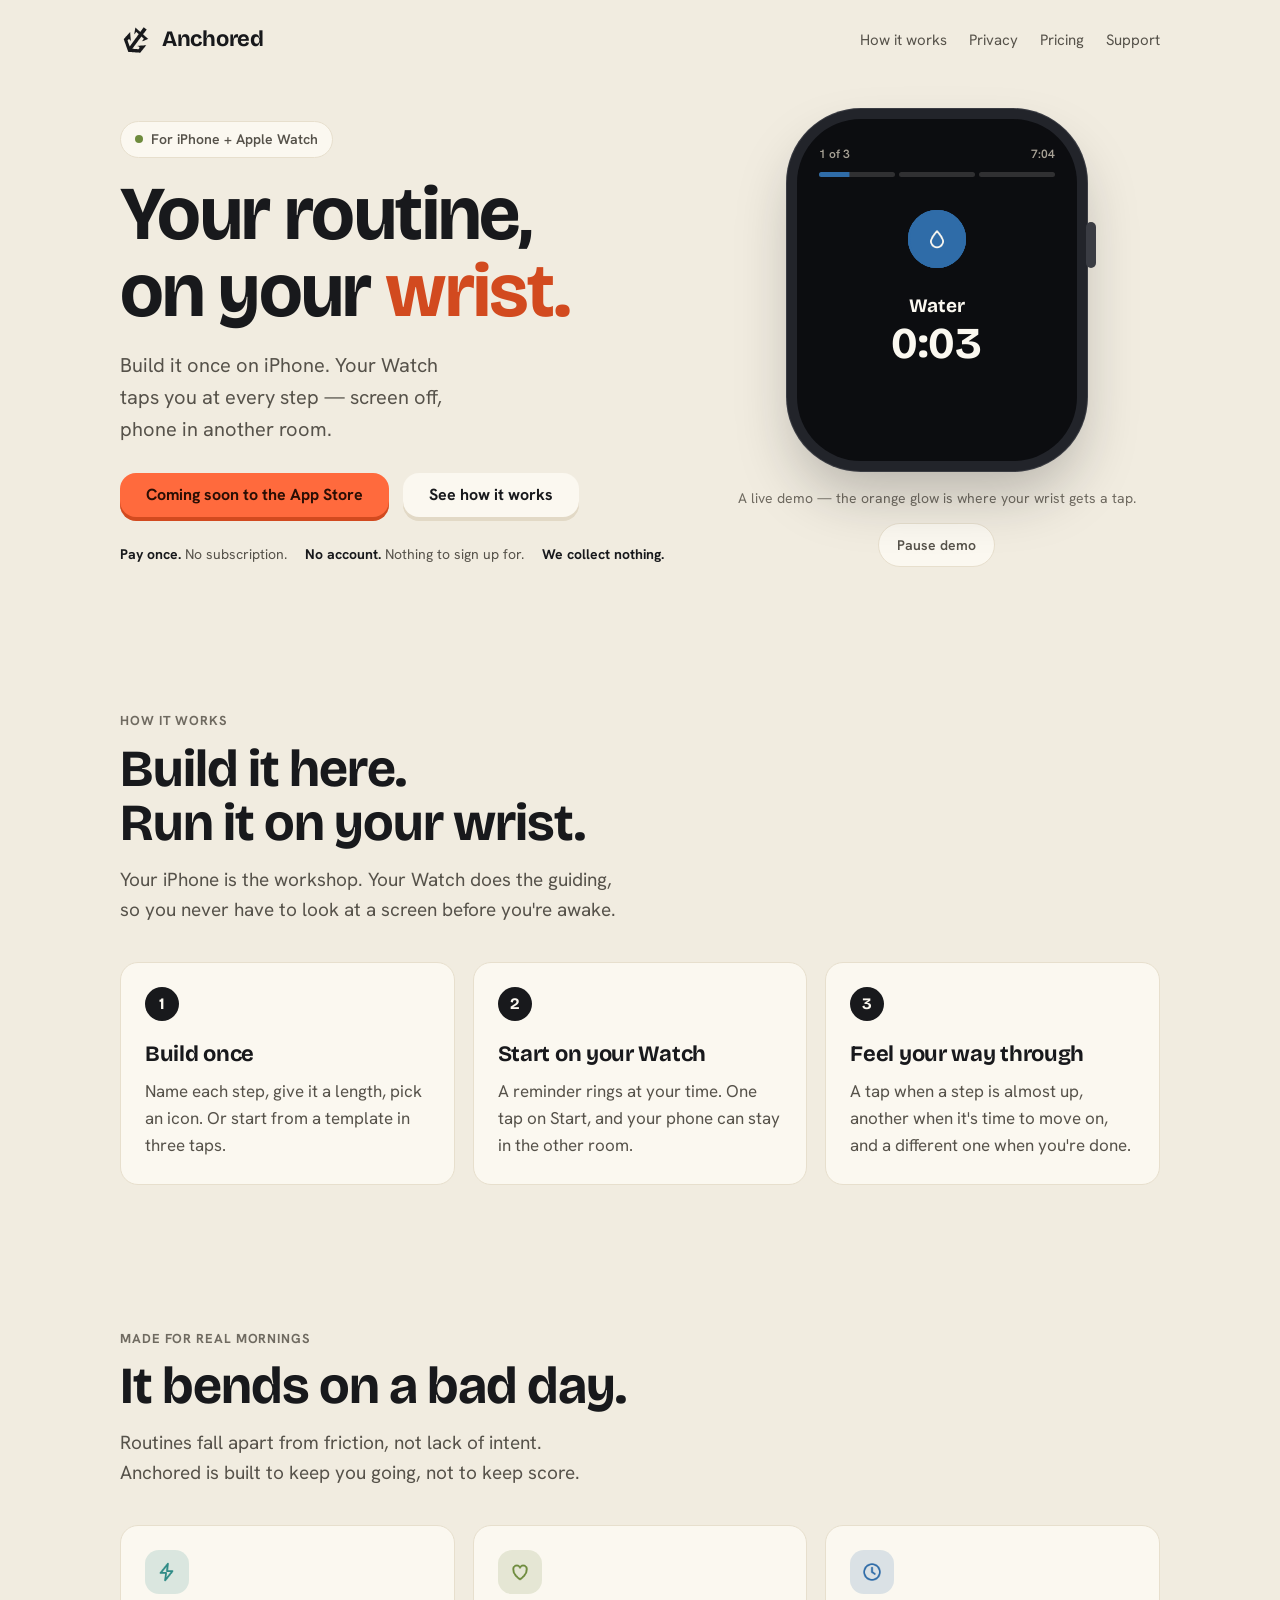
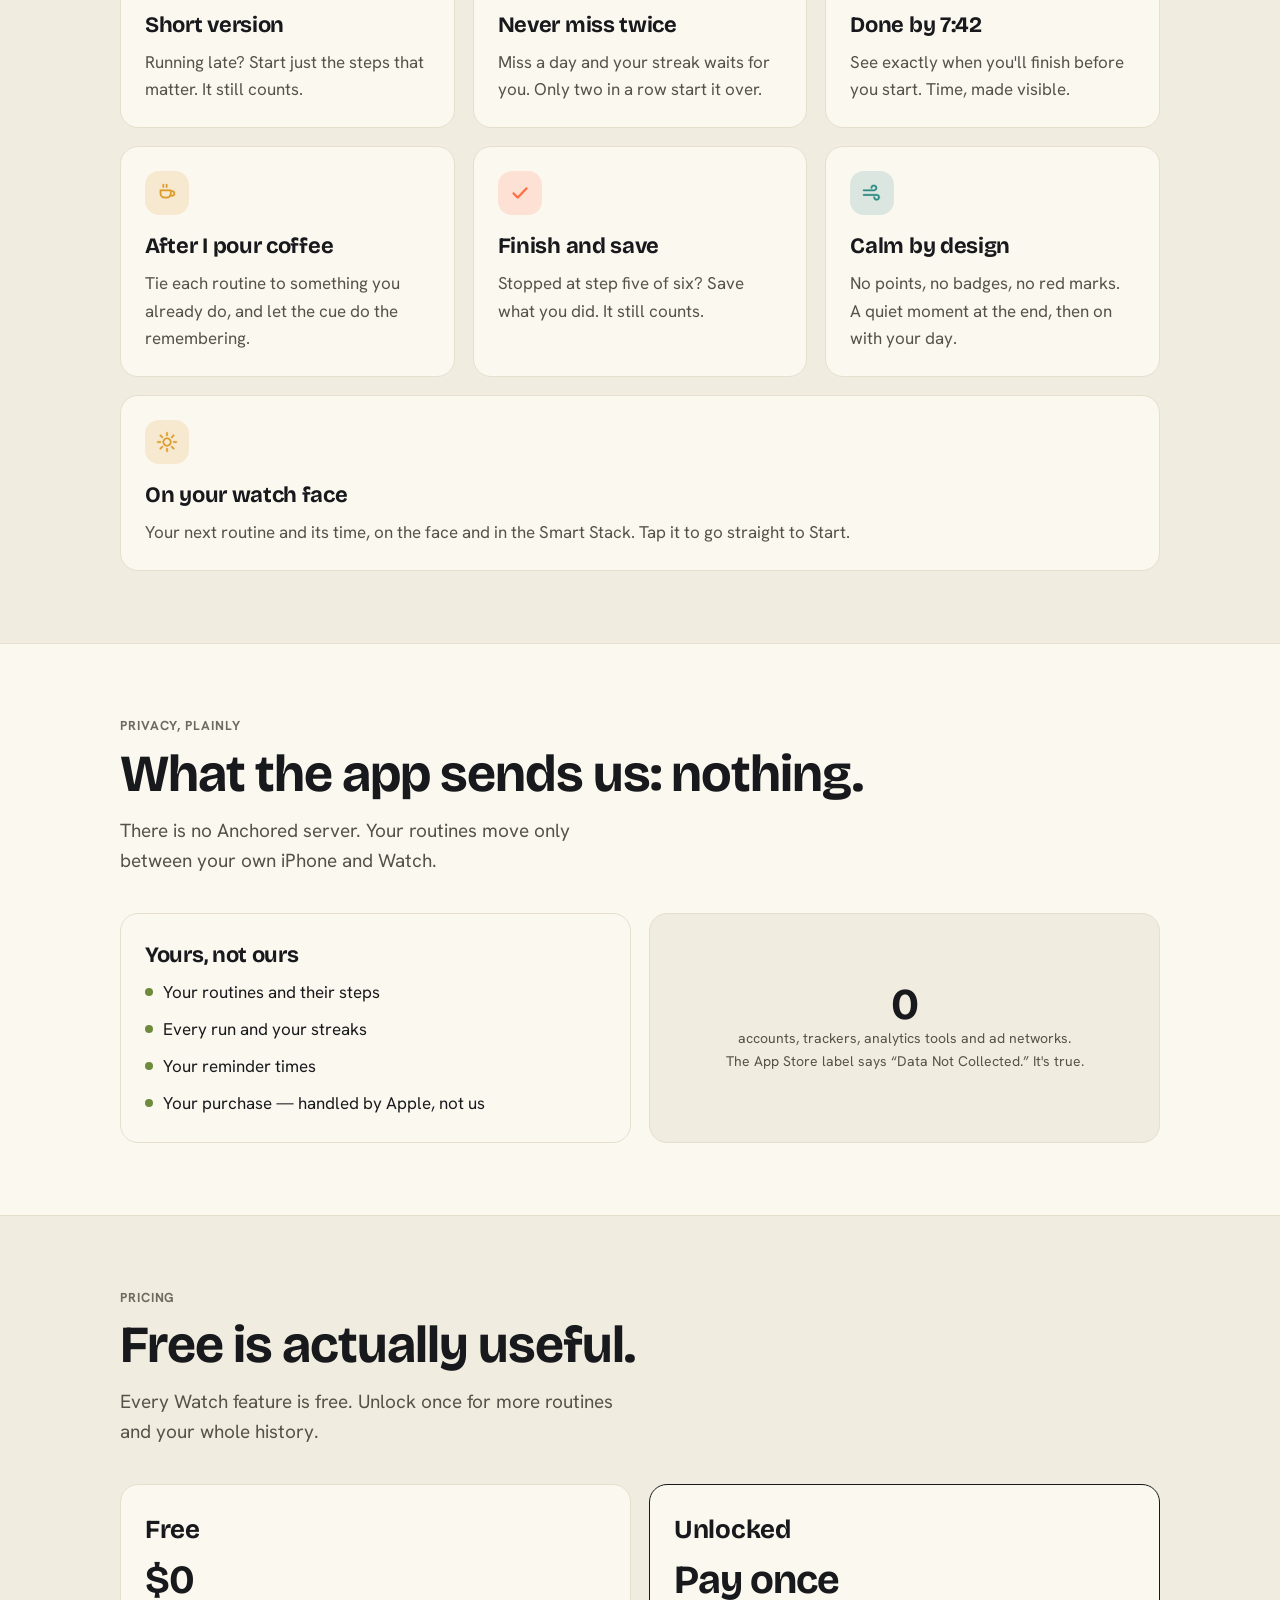
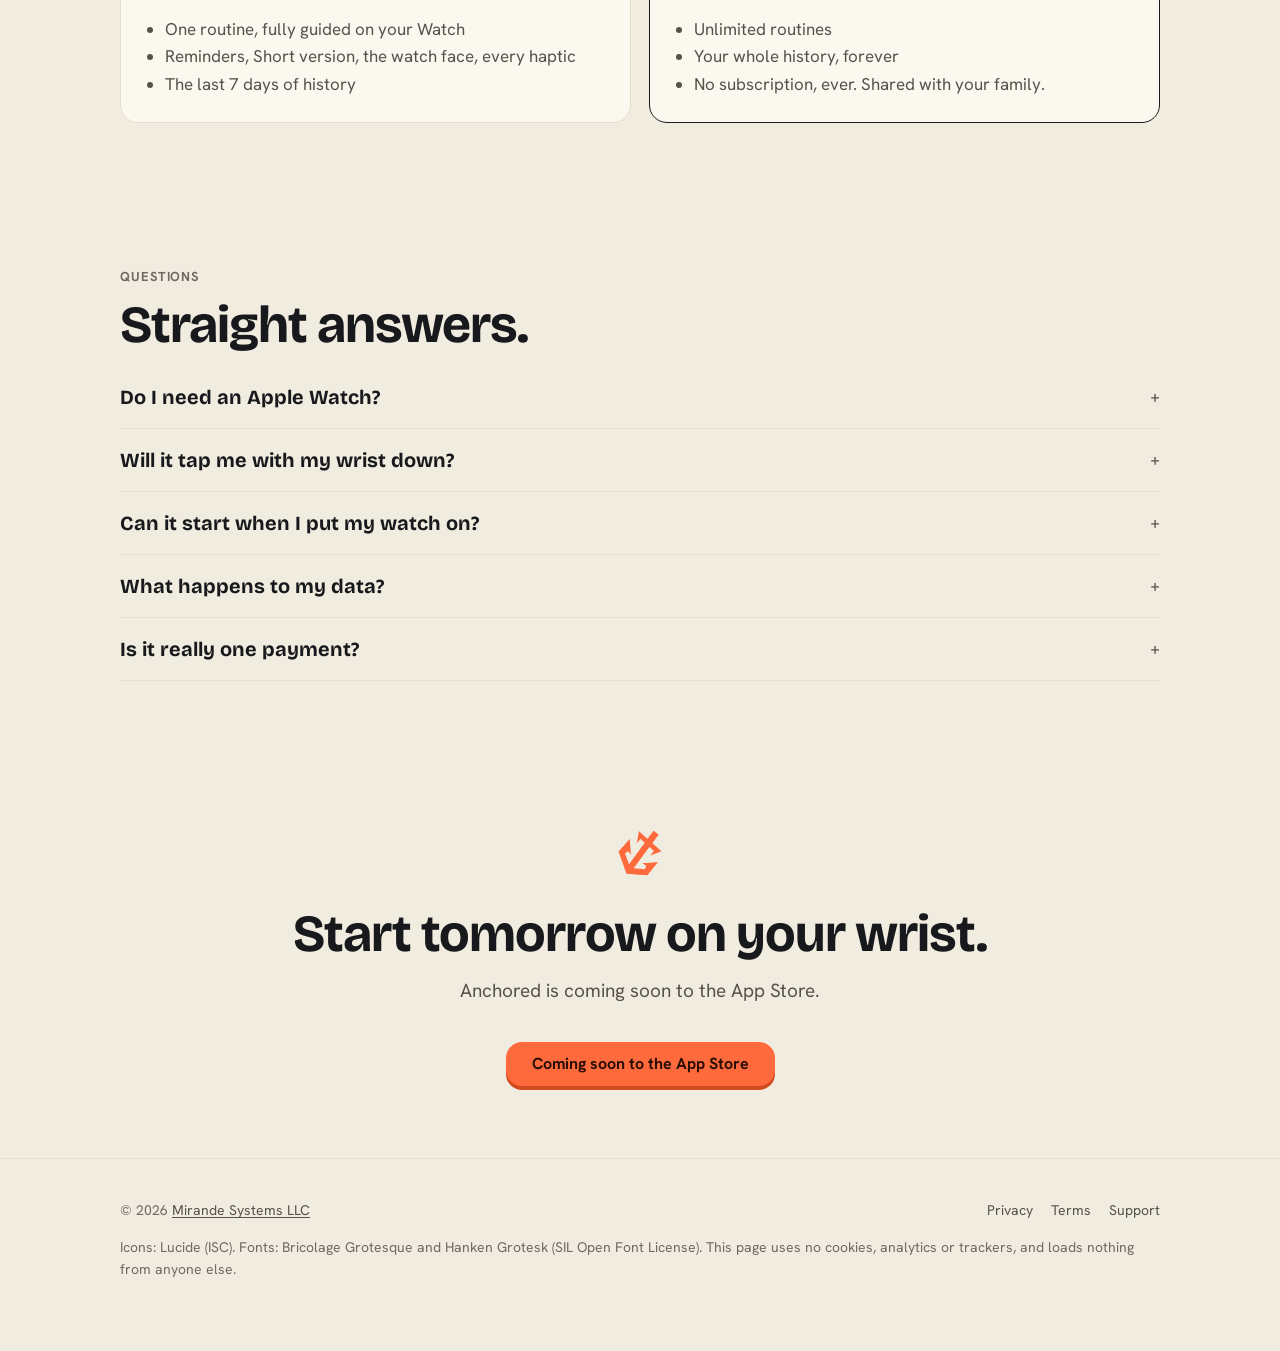
==== anchored/index.html @ 85769a6e "Add Anchored pages at /anchored (landing, privacy, support, terms) Copied from the Anchored app repo" ====
<!DOCTYPE html>
<html lang="en">
<head>
<meta charset="utf-8">
<meta name="viewport" content="width=device-width, initial-scale=1">
<title>Anchored — Your routine, on your wrist</title>
<meta name="description" content="Build a routine once on iPhone. Your Apple Watch taps you through every step — screen off, phone in another room. Pay once. The app collects nothing.">
<meta name="theme-color" content="#F1ECE0">
<link rel="canonical" href="https://www.mirandesystems.com/anchored/">
<link rel="icon" href="/anchored/assets/favicon.svg" type="image/svg+xml">
<link rel="stylesheet" href="/anchored/style.css">
</head>
<body>

<div class="wrap">
  <nav class="nav" aria-label="Main">
    <a class="brand" href="/anchored/"><i class="mark" aria-hidden="true"></i><span>Anchored</span></a>
    <div class="links">
      <a href="#how">How it works</a>
      <a href="#privacy">Privacy</a>
      <a href="#pricing">Pricing</a>
      <a href="/anchored/support">Support</a>
    </div>
  </nav>
</div>

<main>
<div class="wrap">
  <header class="hero">
    <div>
      <span class="pill"><i class="dot" aria-hidden="true"></i>For iPhone + Apple Watch</span>
      <h1>Your routine,<br>on your <em>wrist.</em></h1>
      <p class="lede">Build it once on iPhone. Your Watch taps you at every step — screen off, phone in another room.</p>
      <div class="cta-row">
        <span class="ledge" aria-disabled="true">Coming soon to the App Store</span>
        <a class="ledge quiet" href="#how">See how it works</a>
      </div>
      <div class="trust">
        <span><b>Pay once.</b> No subscription.</span>
        <span><b>No account.</b> Nothing to sign up for.</span>
        <span><b>We collect nothing.</b></span>
      </div>
    </div>

    <div class="watch-stage">
      <div class="watch" id="watch" role="img" aria-label="Anchored running on an Apple Watch: a step called Stretch counts down, then the routine finishes with the word Anchored.">
        <i class="crown" aria-hidden="true"></i>
        <div class="tap" id="tap" aria-hidden="true"></div>
        <div aria-hidden="true">
          <div class="w-top"><span id="w-count">1 of 3</span><span id="w-clock">7:04</span></div>
          <div class="w-bar" id="w-bar"><i></i><i></i><i></i></div>
          <div class="w-anim">
            <i class="w-ring"></i><i class="w-ring two"></i>
            <div class="w-core"><i class="glyph" id="w-glyph" style="--src:url('/anchored/assets/icons/droplet.png')"></i></div>
          </div>
          <div class="w-name" id="w-name">Water</div>
          <div class="w-time" id="w-time">0:05</div>
          <div class="w-next" id="w-next"></div>
          <div class="w-done" id="w-done">
            <i class="ripple"></i>
            <div class="disc"><i class="glyph" style="--src:url('/anchored/assets/icons/check.png')"></i></div>
            <strong>Anchored.</strong>
            <span>All 3 steps · 12 min</span>
          </div>
        </div>
      </div>
      <p class="demo-caption" id="demo-caption">A live demo — the orange glow is where your wrist gets a tap.</p>
      <button type="button" class="demo-toggle" id="demo-toggle">Pause demo</button>
    </div>
  </header>
</div>

<section id="how">
  <div class="wrap">
    <div class="eyebrow">How it works</div>
    <h2 class="reveal">Build it here.<br>Run it on your wrist.</h2>
    <p class="section-lede reveal">Your iPhone is the workshop. Your Watch does the guiding, so you never have to look at a screen before you're awake.</p>
    <div class="steps">
      <div class="card reveal"><h3>Build once</h3><p>Name each step, give it a length, pick an icon. Or start from a template in three taps.</p></div>
      <div class="card reveal"><h3>Start on your Watch</h3><p>A reminder rings at your time. One tap on Start, and your phone can stay in the other room.</p></div>
      <div class="card reveal"><h3>Feel your way through</h3><p>A tap when a step is almost up, another when it's time to move on, and a different one when you're done.</p></div>
    </div>
  </div>
</section>

<section>
  <div class="wrap">
    <div class="eyebrow">Made for real mornings</div>
    <h2 class="reveal">It bends on a bad day.</h2>
    <p class="section-lede reveal">Routines fall apart from friction, not lack of intent. Anchored is built to keep you going, not to keep score.</p>
    <div class="features">
      <div class="card feature reveal" style="--c: var(--teal)"><div class="tile"><i class="glyph" style="--src:url('/anchored/assets/icons/bolt.png')"></i></div><h3>Short version</h3><p>Running late? Start just the steps that matter. It still counts.</p></div>
      <div class="card feature reveal" style="--c: var(--olive)"><div class="tile"><i class="glyph" style="--src:url('/anchored/assets/icons/heart.png')"></i></div><h3>Never miss twice</h3><p>Miss a day and your streak waits for you. Only two in a row start it over.</p></div>
      <div class="card feature reveal" style="--c: var(--marine)"><div class="tile"><i class="glyph" style="--src:url('/anchored/assets/icons/clock.png')"></i></div><h3>Done by 7:42</h3><p>See exactly when you'll finish before you start. Time, made visible.</p></div>
      <div class="card feature reveal" style="--c: var(--amber)"><div class="tile"><i class="glyph" style="--src:url('/anchored/assets/icons/coffee.png')"></i></div><h3>After I pour coffee</h3><p>Tie each routine to something you already do, and let the cue do the remembering.</p></div>
      <div class="card feature reveal" style="--c: var(--spark)"><div class="tile"><i class="glyph" style="--src:url('/anchored/assets/icons/check.png')"></i></div><h3>Finish and save</h3><p>Stopped at step five of six? Save what you did. It still counts.</p></div>
      <div class="card feature reveal" style="--c: var(--teal)"><div class="tile"><i class="glyph" style="--src:url('/anchored/assets/icons/wind.png')"></i></div><h3>Calm by design</h3><p>No points, no badges, no red marks. A quiet moment at the end, then on with your day.</p></div>
      <div class="card feature reveal" style="--c: var(--amber)"><div class="tile"><i class="glyph" style="--src:url('/anchored/assets/icons/sun.png')"></i></div><h3>On your watch face</h3><p>Your next routine and its time, on the face and in the Smart Stack. Tap it to go straight to Start.</p></div>
    </div>
  </div>
</section>

<section id="privacy" class="band">
  <div class="wrap">
    <div class="eyebrow">Privacy, plainly</div>
    <h2 class="reveal">What the app sends us: nothing.</h2>
    <p class="section-lede reveal">There is no Anchored server. Your routines move only between your own iPhone and Watch.</p>
    <div class="privacy">
      <div class="card reveal">
        <h3>Yours, not ours</h3>
        <ul>
          <li>Your routines and their steps</li>
          <li>Every run and your streaks</li>
          <li>Your reminder times</li>
          <li>Your purchase — handled by Apple, not us</li>
        </ul>
      </div>
      <div class="card empty reveal">
        <div><strong>0</strong><p class="small">accounts, trackers, analytics tools and ad networks.<br>The App Store label says “Data Not Collected.” It's true.</p></div>
      </div>
    </div>
  </div>
</section>

<section id="pricing">
  <div class="wrap">
    <div class="eyebrow">Pricing</div>
    <h2 class="reveal">Free is actually useful.</h2>
    <p class="section-lede reveal">Every Watch feature is free. Unlock once for more routines and your whole history.</p>
    <div class="pricing">
      <div class="card price-card reveal">
        <h3>Free</h3>
        <div class="big">$0</div>
        <ul>
          <li>One routine, fully guided on your Watch</li>
          <li>Reminders, Short version, the watch face, every haptic</li>
          <li>The last 7 days of history</li>
        </ul>
      </div>
      <div class="card price-card pro reveal">
        <h3>Unlocked</h3>
        <div class="big">Pay once</div>
        <ul>
          <li>Unlimited routines</li>
          <li>Your whole history, forever</li>
          <li>No subscription, ever. Shared with your family.</li>
        </ul>
      </div>
    </div>
  </div>
</section>

<section class="faq">
  <div class="wrap">
    <div class="eyebrow">Questions</div>
    <h2 class="reveal">Straight answers.</h2>
    <details><summary>Do I need an Apple Watch?</summary><p>Yes. You build routines on iPhone (iOS 17.6 or later) and run them on an Apple Watch (watchOS 10.6 or later). Without a Watch, routines can't be run.</p></details>
    <details><summary>Will it tap me with my wrist down?</summary><p>Yes. While a routine runs, Anchored stays active for up to an hour so taps come through with the screen off. If you press the Digital Crown or switch apps, the remaining step changes arrive as notifications instead.</p></details>
    <details><summary>Can it start when I put my watch on?</summary><p>watchOS doesn't let any app know when you put your watch on. Instead, a reminder rings at your time and opens straight to your routine — one tap on Start.</p></details>
    <details><summary>What happens to my data?</summary><p>It stays on your iPhone and Watch. It moves with your iPhone backup, and deleting the app deletes it from your devices. Read the <a href="/anchored/privacy">privacy policy</a>.</p></details>
    <details><summary>Is it really one payment?</summary><p>Yes. One in-app purchase unlocks unlimited routines and history for good, on every iPhone signed in to your Apple Account. With Family Sharing, your family gets it too.</p></details>
  </div>
</section>

<section class="final">
  <div class="wrap">
    <i class="mark" aria-hidden="true"></i>
    <h2 class="reveal">Start tomorrow on your wrist.</h2>
    <p class="section-lede reveal" style="margin-inline:auto">Anchored is coming soon to the App Store.</p>
    <span class="ledge" aria-disabled="true">Coming soon to the App Store</span>
  </div>
</section>
</main>

<footer>
  <div class="wrap">
    <div class="row">
      <span class="grow">© 2026 <a href="/">Mirande Systems LLC</a></span>
      <a href="/anchored/privacy">Privacy</a>
      <a href="/anchored/terms">Terms</a>
      <a href="/anchored/support">Support</a>
    </div>
    <p>Icons: Lucide (ISC). Fonts: Bricolage Grotesque and Hanken Grotesk (SIL Open Font License). This page uses no cookies, analytics or trackers, and loads nothing from anyone else.</p>
  </div>
</footer>

<script>
document.documentElement.classList.add("js");
/* The live Watch demo: three short steps, a tap at each change, then the finish. */
(function () {
  var reduce = window.matchMedia("(prefers-reduced-motion: reduce)").matches;
  var steps = [
    { name: "Water", icon: "droplet", c: "#2F6CA8", secs: 5 },
    { name: "Stretch", icon: "sun", c: "#2E8B86", secs: 6 },
    { name: "Breathe", icon: "wind", c: "#6E8B3D", secs: 5 }
  ];
  var el = function (id) { return document.getElementById(id); };
  var watch = el("watch"), bars = el("w-bar").children, toggle = el("demo-toggle");
  var i = 0, left = steps[0].secs, doneTicks = 0, timer = null;

  function tap() {
    if (reduce) return;
    var t = el("tap"); t.classList.remove("go"); void t.offsetWidth; t.classList.add("go");
  }
  function render() {
    var s = steps[i];
    watch.style.setProperty("--c", s.c);
    el("w-count").textContent = (i + 1) + " of " + steps.length;
    el("w-name").textContent = s.name;
    el("w-glyph").style.setProperty("--src", "url('/anchored/assets/icons/" + s.icon + ".png')");
    el("w-time").textContent = "0:" + String(left).padStart(2, "0");
    el("w-next").textContent = (left <= 2 && steps[i + 1]) ? "Up next: " + steps[i + 1].name : "";
    for (var b = 0; b < bars.length; b++) {
      bars[b].className = b < i ? "done" : (b === i ? "now" : "");
      bars[b].style.setProperty("--c", steps[b].c);
    }
    bars[i].style.setProperty("--p", String(1 - left / s.secs));
  }
  /* The finish screen stays for four ticks, so pausing holds it too. */
  function finish() {
    watch.style.setProperty("--c", "#6E8B3D");
    el("w-done").classList.add("show");
    doneTicks = 4;
    tap();
  }
  function tick() {
    if (doneTicks > 0) {
      doneTicks -= 1;
      if (doneTicks === 0) { el("w-done").classList.remove("show"); i = 0; left = steps[0].secs; render(); }
      return;
    }
    left -= 1;
    if (left < 0) {
      if (i === steps.length - 1) { finish(); return; }
      i += 1; left = steps[i].secs; tap();
    }
    render();
  }
  function play() {
    timer = setInterval(tick, 1000);
    watch.classList.remove("paused");
    toggle.textContent = "Pause demo";
    if (reduce) el("demo-caption").textContent = "Reduce Motion is on, so the demo runs without the glow.";
  }
  function pause() {
    clearInterval(timer); timer = null;
    watch.classList.add("paused");
    toggle.textContent = "Play demo";
  }
  toggle.addEventListener("click", function () { if (timer) { pause(); } else { play(); } });

  if (reduce) {
    /* Reduce Motion: one still frame of Stretch (as the label says), no ticking. */
    i = 1; left = 4;
    render();
    pause();
    el("demo-caption").textContent = "A still frame, because Reduce Motion is on. Press Play demo to run it.";
  } else {
    render();
    play();
  }

  /* Gentle reveal as sections scroll in (skipped entirely with Reduce Motion). */
  var items = document.querySelectorAll(".reveal");
  if (reduce || !("IntersectionObserver" in window)) {
    items.forEach(function (n) { n.classList.add("in"); });
  } else {
    var io = new IntersectionObserver(function (entries) {
      entries.forEach(function (e) { if (e.isIntersecting) { e.target.classList.add("in"); io.unobserve(e.target); } });
    }, { threshold: 0.15 });
    items.forEach(function (n) { io.observe(n); });
  }
})();
</script>
</body>
</html>
---- anchored/style.css ----
/* Anchored — landing page. Self-hosted fonts, no third-party anything. */

@font-face {
  font-family: "Bricolage Grotesque";
  src: url("assets/fonts/BricolageGrotesque.ttf") format("truetype");
  font-weight: 200 800;
  font-display: swap;
}
@font-face {
  font-family: "Hanken Grotesk";
  src: url("assets/fonts/HankenGrotesk.ttf") format("truetype");
  font-weight: 100 900;
  font-display: swap;
}

:root {
  --paper: #F1ECE0;
  --surface: #FBF8F0;
  --ink: #18191C;
  --spark: #FF6A3D;
  --spark-shadow: #D24A1F;
  --spark-ink: #2A0E04;
  --paper-shelf: #E2D9C6;
  --text-2: #56524A;
  --text-3: #6F6A60;
  --hairline: #E7DFCD;
  --watch: #0C0D10;
  --watch-surface: #1A1C21;
  --faint: #A8A296;
  --marine: #2F6CA8;
  --teal: #2E8B86;
  --olive: #6E8B3D;
  --amber: #DD9B2A;

  --display: "Bricolage Grotesque", ui-sans-serif, system-ui, sans-serif;
  --ui: "Hanken Grotesk", ui-sans-serif, system-ui, sans-serif;

  --r-tile: 14px;
  --r-button: 16px;
  --r-card: 18px;
  --r-panel: 24px;

  --spring: cubic-bezier(.34, 1.56, .64, 1);
  --settle: cubic-bezier(.3, 1.3, .45, 1);
}

* { box-sizing: border-box; }
html { scroll-behavior: smooth; }
body {
  margin: 0;
  background: var(--paper);
  color: var(--ink);
  font-family: var(--ui);
  font-size: 17px;
  line-height: 1.6;
  -webkit-font-smoothing: antialiased;
}
img { display: block; max-width: 100%; }
a { color: inherit; }
.wrap { max-width: 1080px; margin: 0 auto; padding: 0 20px; }

/* ── Mark (the anchor, recolored with a mask) ─────────────────────────── */
.mark {
  display: inline-block;
  width: 32px; height: 32px;
  background: currentColor;
  -webkit-mask: url("assets/anchor.svg") center / contain no-repeat;
          mask: url("assets/anchor.svg") center / contain no-repeat;
}
.glyph {
  display: inline-block;
  width: 22px; height: 22px;
  background: currentColor;
  -webkit-mask: var(--src) center / contain no-repeat;
          mask: var(--src) center / contain no-repeat;
}

/* ── Nav ──────────────────────────────────────────────────────────────── */
.nav { display: flex; align-items: center; gap: 12px; padding: 22px 0; }
.nav .brand { display: flex; align-items: center; gap: 10px; text-decoration: none; }
.nav .brand span { font-family: var(--display); font-weight: 700; font-size: 22px; letter-spacing: -.3px; }
.nav .links { margin-left: auto; display: flex; gap: 22px; font-size: 15px; }
.nav .links a { text-decoration: none; color: var(--text-2); }
.nav .links a:hover { color: var(--ink); }

/* ── Ledge buttons (same idea as the app's DepthButton) ───────────────── */
.ledge {
  display: inline-flex; align-items: center; gap: 10px;
  padding: 14px 26px;
  border: 0; border-radius: var(--r-button);
  font: 700 16px/1 var(--ui);
  color: var(--spark-ink); background: var(--spark);
  box-shadow: 0 4px 0 var(--spark-shadow);
  text-decoration: none; cursor: pointer;
  transition: transform .08s ease-out, box-shadow .08s ease-out;
}
.ledge:active { transform: translateY(3px); box-shadow: 0 1px 0 var(--spark-shadow); }
.ledge.quiet { color: var(--ink); background: var(--surface); box-shadow: 0 4px 0 var(--paper-shelf); }
.ledge.quiet:active { box-shadow: 0 1px 0 var(--paper-shelf); }
.ledge[aria-disabled="true"] { cursor: default; }

/* ── Hero ─────────────────────────────────────────────────────────────── */
.hero { display: grid; grid-template-columns: 1.1fr .9fr; gap: 48px; align-items: center; padding: 40px 0 72px; }
.pill {
  display: inline-flex; align-items: center; gap: 8px;
  padding: 6px 14px; border-radius: 99px;
  background: var(--surface); border: 1.5px solid var(--hairline);
  font-size: 14px; font-weight: 600; color: var(--text-2);
}
.pill .dot { width: 8px; height: 8px; border-radius: 50%; background: var(--olive); }
h1, h2, h3 { font-family: var(--display); margin: 0; }
h1 { font-size: clamp(44px, 6.4vw, 76px); line-height: 1.02; letter-spacing: -1.6px; margin: 18px 0 18px; }
h1 em { font-style: normal; color: var(--spark-shadow); } /* 3.76:1 on paper, passes for large text */
.lede { font-size: 20px; color: var(--text-2); max-width: 30ch; margin: 0 0 28px; }
.cta-row { display: flex; flex-wrap: wrap; gap: 14px; align-items: center; }
.small { font-size: 14px; color: var(--text-3); }
.trust { display: flex; flex-wrap: wrap; gap: 18px; margin-top: 26px; font-size: 14px; color: var(--text-2); }
.trust b { color: var(--ink); }

/* ── The live Watch demo ──────────────────────────────────────────────── */
.watch-stage { display: grid; place-items: center; }
.watch {
  position: relative;
  width: 280px; aspect-ratio: 41 / 50;
  border-radius: 64px;
  background: var(--watch);
  box-shadow: 0 0 0 10px #22242a, 0 0 0 11px #3a3c43, 0 30px 60px rgba(24,25,28,.28);
  padding: 26px 22px 22px;
  color: var(--surface);
}
.watch .crown {
  position: absolute; right: -19px; top: 30%;
  width: 10px; height: 46px; border-radius: 6px; background: #3a3c43;
}
.w-top { display: flex; justify-content: space-between; font-size: 12px; color: var(--faint); font-weight: 600; }
.w-bar { display: flex; gap: 4px; margin-top: 8px; height: 5px; }
.w-bar i { flex: 1; border-radius: 3px; background: rgba(251,248,240,.15); overflow: hidden; position: relative; }
.w-bar i.done { background: var(--c, var(--marine)); }
.w-bar i.now::after {
  content: ""; position: absolute; inset: 0; background: var(--c, var(--marine));
  transform-origin: left; transform: scaleX(var(--p, 0));
}
.w-anim { position: relative; height: 104px; display: grid; place-items: center; margin-top: 10px; }
.w-core {
  width: 58px; height: 58px; border-radius: 50%;
  background: var(--c, var(--marine));
  display: grid; place-items: center; color: var(--surface);
}
.w-ring {
  position: absolute; width: 58px; height: 58px; border-radius: 50%;
  border: 2px solid var(--c, var(--marine));
}
/* The pulse runs only with the script, so the Pause button can stop it. */
.js .w-core { animation: core 1.5s ease-in-out infinite alternate; }
.js .w-ring { animation: ring 1.5s ease-out infinite; }
.js .w-ring.two { animation-delay: .75s; }
.watch.paused .w-core, .watch.paused .w-ring { animation-play-state: paused; }
.w-name { text-align: center; font: 700 19px/1.2 var(--display); margin-top: 4px; min-height: 23px; }
.w-time { text-align: center; font: 700 44px/1 var(--display); font-variant-numeric: tabular-nums; margin-top: 4px; }
.w-next { text-align: center; font-size: 12px; font-weight: 600; color: var(--faint); margin-top: 8px; min-height: 18px; }
.w-done {
  position: absolute; inset: 0; display: grid; place-items: center; align-content: center; gap: 10px;
  border-radius: 64px; /* same as .watch, which no longer clips */
  background: var(--watch); opacity: 0; pointer-events: none; transition: opacity .3s ease;
}
.w-done.show { opacity: 1; }
.w-done .disc {
  width: 64px; height: 64px; border-radius: 50%; background: var(--c, var(--olive));
  display: grid; place-items: center; color: var(--surface);
  transform: translateY(-18px) scale(.8); opacity: 0;
}
.w-done.show .disc { animation: drop .6s var(--spring) forwards; }
.w-done .ripple {
  position: absolute; width: 64px; height: 64px; border-radius: 50%;
  border: 2px solid var(--c, var(--olive)); opacity: 0; top: calc(50% - 50px);
}
.w-done.show .ripple { animation: ripple 1s ease-out .25s forwards; }
.w-done strong { font: 700 22px/1 var(--display); opacity: 0; transform: translateY(8px); }
.w-done.show strong { animation: rise .5s var(--settle) .35s forwards; }
.w-done span { font-size: 12px; color: var(--faint); opacity: 0; }
.w-done.show span { animation: rise .5s var(--settle) .5s forwards; }
.tap {
  position: absolute; inset: -14px; border-radius: 76px; pointer-events: none;
  box-shadow: 0 0 0 0 rgba(255,106,61,.55);
}
.tap.go { animation: tap .7s ease-out; }
.demo-caption { display: none; margin-top: 26px; text-align: center; font-size: 14px; color: var(--text-3); }
.js .demo-caption { display: block; } /* it describes the moving demo, so only with the script */
.demo-toggle {
  display: none; /* shown only when the script runs */
  align-items: center; justify-content: center;
  min-height: 44px; padding: 0 18px;
  border: 1.5px solid var(--hairline); border-radius: 99px;
  background: var(--surface); color: var(--text-2);
  font: 600 14px/1 var(--ui); cursor: pointer;
}
.js .demo-toggle { display: inline-flex; }
.demo-toggle:hover { color: var(--ink); }
.demo-toggle:focus-visible { outline: 2px solid var(--ink); outline-offset: 3px; }

@keyframes core { from { transform: scale(.72); opacity: .6; } to { transform: scale(1); opacity: 1; } }
@keyframes ring { from { transform: scale(.6); opacity: .6; } to { transform: scale(1.9); opacity: 0; } }
@keyframes drop { to { transform: translateY(0) scale(1); opacity: 1; } }
@keyframes ripple { from { transform: scale(.8); opacity: .5; } to { transform: scale(1.9); opacity: 0; } }
@keyframes rise { to { opacity: 1; transform: none; } }
@keyframes tap { from { box-shadow: 0 0 0 0 rgba(255,106,61,.55); } to { box-shadow: 0 0 0 26px rgba(255,106,61,0); } }

/* ── Sections ─────────────────────────────────────────────────────────── */
section { padding: 72px 0; }
.eyebrow { font-size: 13px; font-weight: 700; letter-spacing: .9px; text-transform: uppercase; color: var(--text-3); }
h2 { font-size: clamp(34px, 4.4vw, 52px); line-height: 1.05; letter-spacing: -1px; margin: 10px 0 14px; }
.section-lede { color: var(--text-2); font-size: 19px; max-width: 46ch; margin: 0 0 36px; }

.steps { display: grid; grid-template-columns: repeat(3, 1fr); gap: 18px; counter-reset: s; }
.card {
  background: var(--surface); border: 1.5px solid var(--hairline);
  border-radius: var(--r-card); padding: 24px;
}
.steps .card::before {
  counter-increment: s; content: counter(s);
  display: grid; place-items: center; width: 34px; height: 34px; border-radius: 50%;
  background: var(--ink); color: var(--surface); font: 700 16px/1 var(--display); margin-bottom: 16px;
}
.card h3 { font-size: 22px; letter-spacing: -.3px; margin-bottom: 6px; }
.card p { margin: 0; color: var(--text-2); }

.features { display: grid; grid-template-columns: repeat(3, 1fr); gap: 18px; }
/* A lone card on the last row spans it, so the grid never ends on one small card. */
.features > .card:last-child:nth-child(3n+1) { grid-column: 1 / -1; }
.feature .tile {
  width: 44px; height: 44px; border-radius: var(--r-tile);
  display: grid; place-items: center; margin-bottom: 14px;
  background: color-mix(in srgb, var(--c) 16%, transparent); color: var(--c);
}

.band { background: var(--surface); border-block: 1.5px solid var(--hairline); }
.privacy { display: grid; grid-template-columns: 1fr 1fr; gap: 18px; }
.privacy ul { list-style: none; margin: 0; padding: 0; display: grid; gap: 10px; }
.privacy li { display: flex; gap: 10px; align-items: baseline; }
.privacy li::before { content: ""; flex: none; width: 8px; height: 8px; border-radius: 50%; background: var(--olive); transform: translateY(-2px); }
.privacy .empty { display: grid; place-items: center; text-align: center; min-height: 220px; background: var(--paper); }
.privacy .empty strong { font: 700 44px/1 var(--display); letter-spacing: -1px; }

.pricing { display: grid; grid-template-columns: 1fr 1fr; gap: 18px; }
.price-card h3 { font-size: 26px; }
.price-card .big { font: 700 40px/1 var(--display); margin: 10px 0 16px; letter-spacing: -1px; }
.price-card ul { margin: 0; padding-left: 20px; color: var(--text-2); }
.price-card.pro { border-color: var(--ink); }

.faq details { border-bottom: 1.5px solid var(--hairline); padding: 18px 0; }
.faq summary { cursor: pointer; font: 700 20px/1.3 var(--display); list-style: none; display: flex; justify-content: space-between; gap: 16px; }
.faq summary::-webkit-details-marker { display: none; }
.faq summary::after { content: "+"; font-weight: 400; color: var(--text-3); transition: transform .3s var(--spring); }
.faq details[open] summary::after { transform: rotate(45deg); }
.faq p { color: var(--text-2); margin: 10px 0 0; max-width: 62ch; }

.final { text-align: center; }
.final .mark { width: 56px; height: 56px; color: var(--spark); }
.final h2 { margin-top: 18px; }

footer { padding: 40px 0 56px; border-top: 1.5px solid var(--hairline); font-size: 14px; color: var(--text-3); }
footer .row { display: flex; flex-wrap: wrap; gap: 18px; align-items: center; }
footer .row a { text-decoration: none; color: var(--text-2); }
footer .row .grow { flex: 1; }
footer .row .grow a { text-decoration: underline; text-underline-offset: 2px; }

/* ── Reveal on scroll (only when motion is welcome, and only with the script) */
.js .reveal { opacity: 0; transform: translateY(18px); transition: opacity .6s ease, transform .7s var(--settle); }
.js .reveal.in { opacity: 1; transform: none; }

/* ── Small screens ────────────────────────────────────────────────────── */
@media (max-width: 860px) {
  .hero { grid-template-columns: 1fr; padding-top: 12px; }
  .watch-stage { order: -1; }
  .steps, .features, .privacy, .pricing { grid-template-columns: 1fr; }
  .nav .links { display: none; }
  footer .row .grow { flex-basis: 100%; } /* the company name keeps one line; the links share the next */
}
@media (max-width: 380px) {
  .watch { width: 240px; }
}

/* ── Reduce Motion: every animation has a calm, still version ─────────── */
@media (prefers-reduced-motion: reduce) {
  html { scroll-behavior: auto; }
  .js .w-core, .js .w-ring { animation: none; }
  .w-ring { opacity: 0; }
  .w-done .disc, .w-done strong, .w-done span { animation: none !important; opacity: 1; transform: none; }
  .w-done .ripple { display: none; }
  .tap.go { animation: none; }
  .js .reveal { opacity: 1; transform: none; transition: none; }
  .ledge { transition: none; }
  .faq summary::after { transition: none; }
}
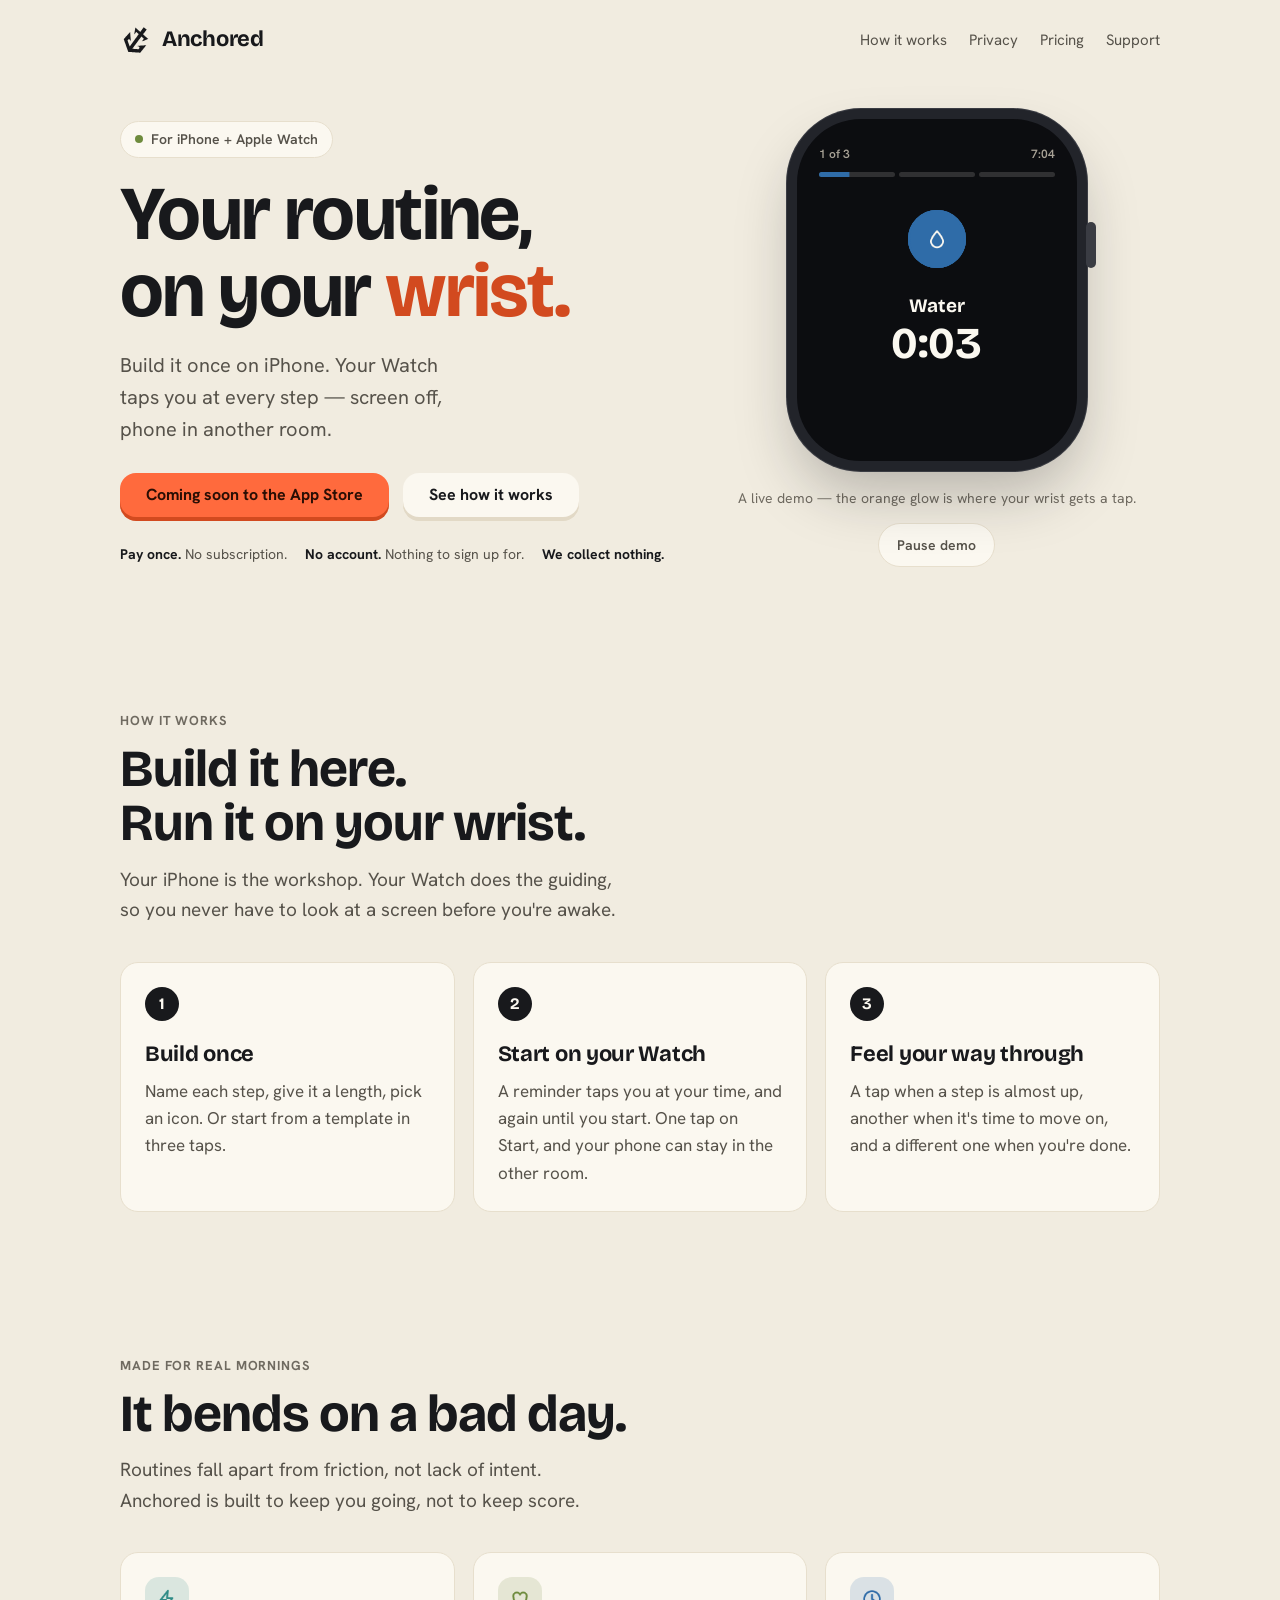
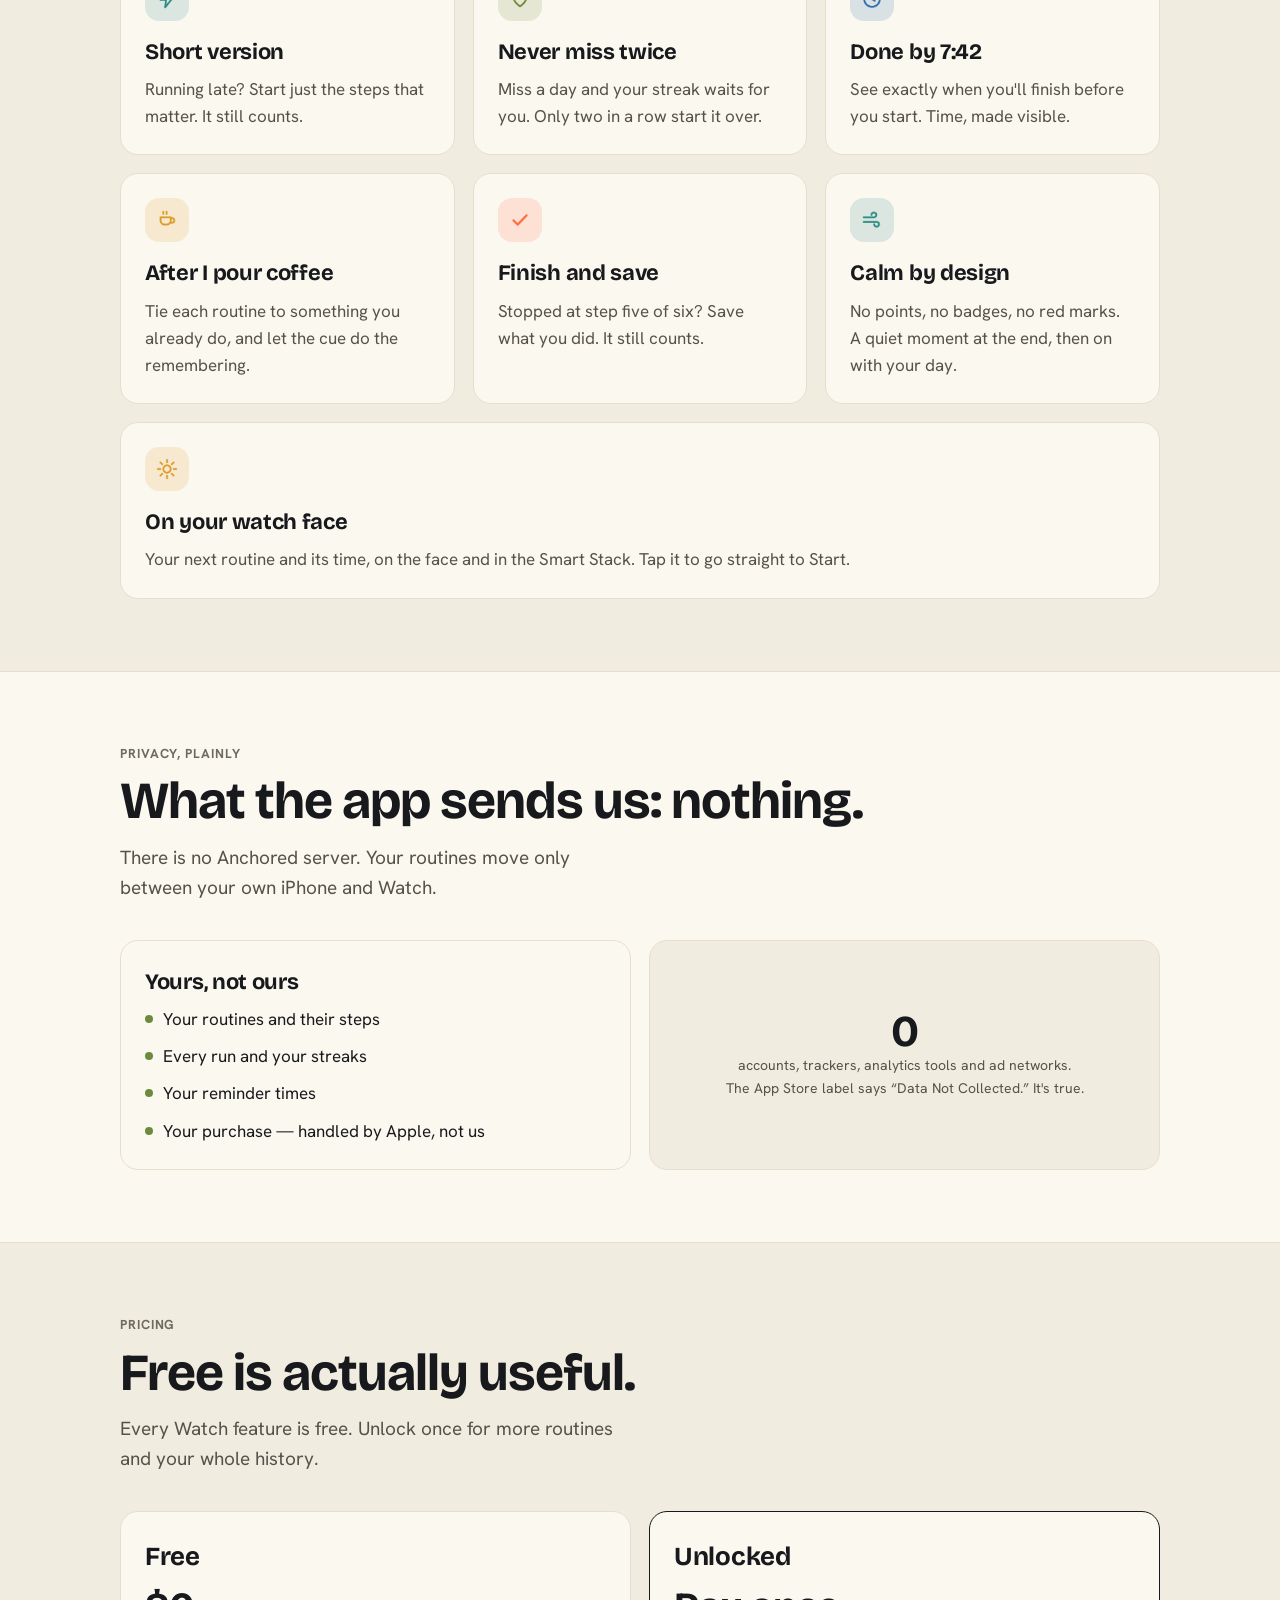
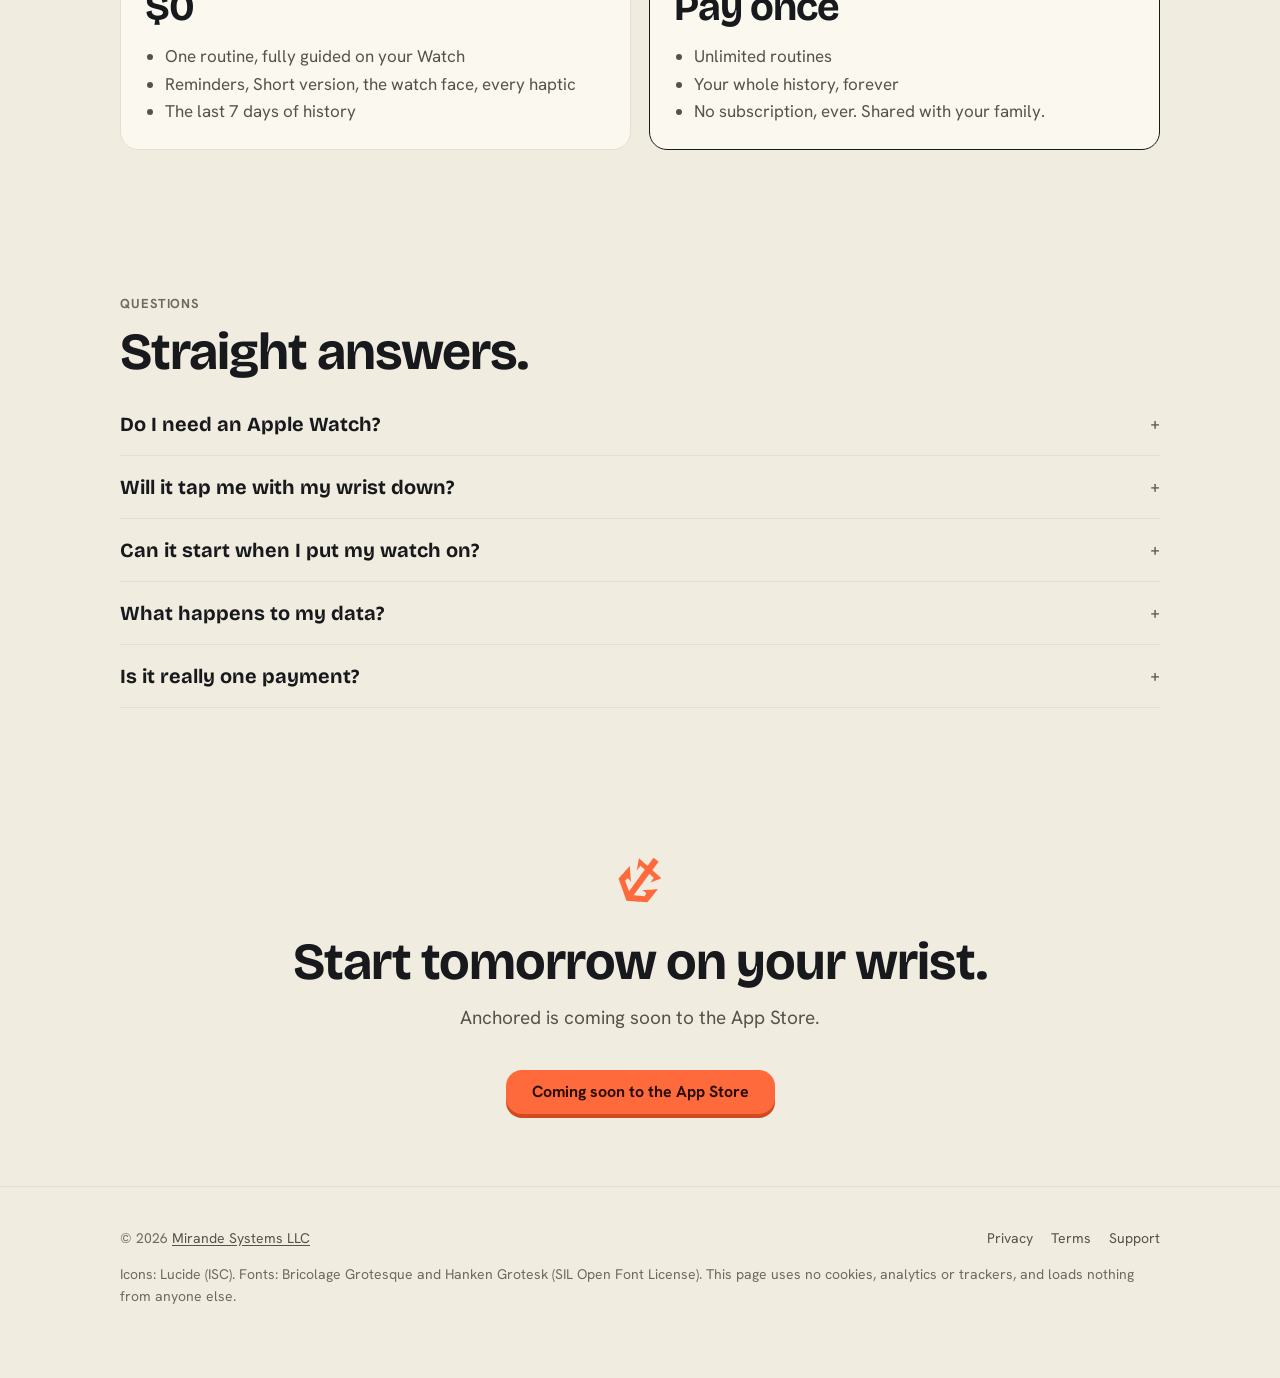
==== commit 1e8d701b: "Anchored pages: reminders that keep tapping, Sleep Focus, watch-on FAQ Co-Authored-By: Claude Fable " ====
--- a/anchored/index.html
+++ b/anchored/index.html
@@ -77,7 +77,7 @@
     <p class="section-lede reveal">Your iPhone is the workshop. Your Watch does the guiding, so you never have to look at a screen before you're awake.</p>
     <div class="steps">
       <div class="card reveal"><h3>Build once</h3><p>Name each step, give it a length, pick an icon. Or start from a template in three taps.</p></div>
-      <div class="card reveal"><h3>Start on your Watch</h3><p>A reminder rings at your time. One tap on Start, and your phone can stay in the other room.</p></div>
+      <div class="card reveal"><h3>Start on your Watch</h3><p>A reminder taps you at your time, and again until you start. One tap on Start, and your phone can stay in the other room.</p></div>
       <div class="card reveal"><h3>Feel your way through</h3><p>A tap when a step is almost up, another when it's time to move on, and a different one when you're done.</p></div>
     </div>
   </div>
@@ -156,7 +156,7 @@
     <h2 class="reveal">Straight answers.</h2>
     <details><summary>Do I need an Apple Watch?</summary><p>Yes. You build routines on iPhone (iOS 17.6 or later) and run them on an Apple Watch (watchOS 10.6 or later). Without a Watch, routines can't be run.</p></details>
     <details><summary>Will it tap me with my wrist down?</summary><p>Yes. While a routine runs, Anchored stays active for up to an hour so taps come through with the screen off. If you press the Digital Crown or switch apps, the remaining step changes arrive as notifications instead.</p></details>
-    <details><summary>Can it start when I put my watch on?</summary><p>watchOS doesn't let any app know when you put your watch on. Instead, a reminder rings at your time and opens straight to your routine — one tap on Start.</p></details>
+    <details><summary>Can it start when I put my watch on?</summary><p>watchOS doesn't let any app know when you put your watch on. Instead, a reminder taps you at your time and keeps tapping over the next hour until you start. It opens straight to your routine — one tap on Start.</p></details>
     <details><summary>What happens to my data?</summary><p>It stays on your iPhone and Watch. It moves with your iPhone backup, and deleting the app deletes it from your devices. Read the <a href="/anchored/privacy">privacy policy</a>.</p></details>
     <details><summary>Is it really one payment?</summary><p>Yes. One in-app purchase unlocks unlimited routines and history for good, on every iPhone signed in to your Apple Account. With Family Sharing, your family gets it too.</p></details>
   </div>
